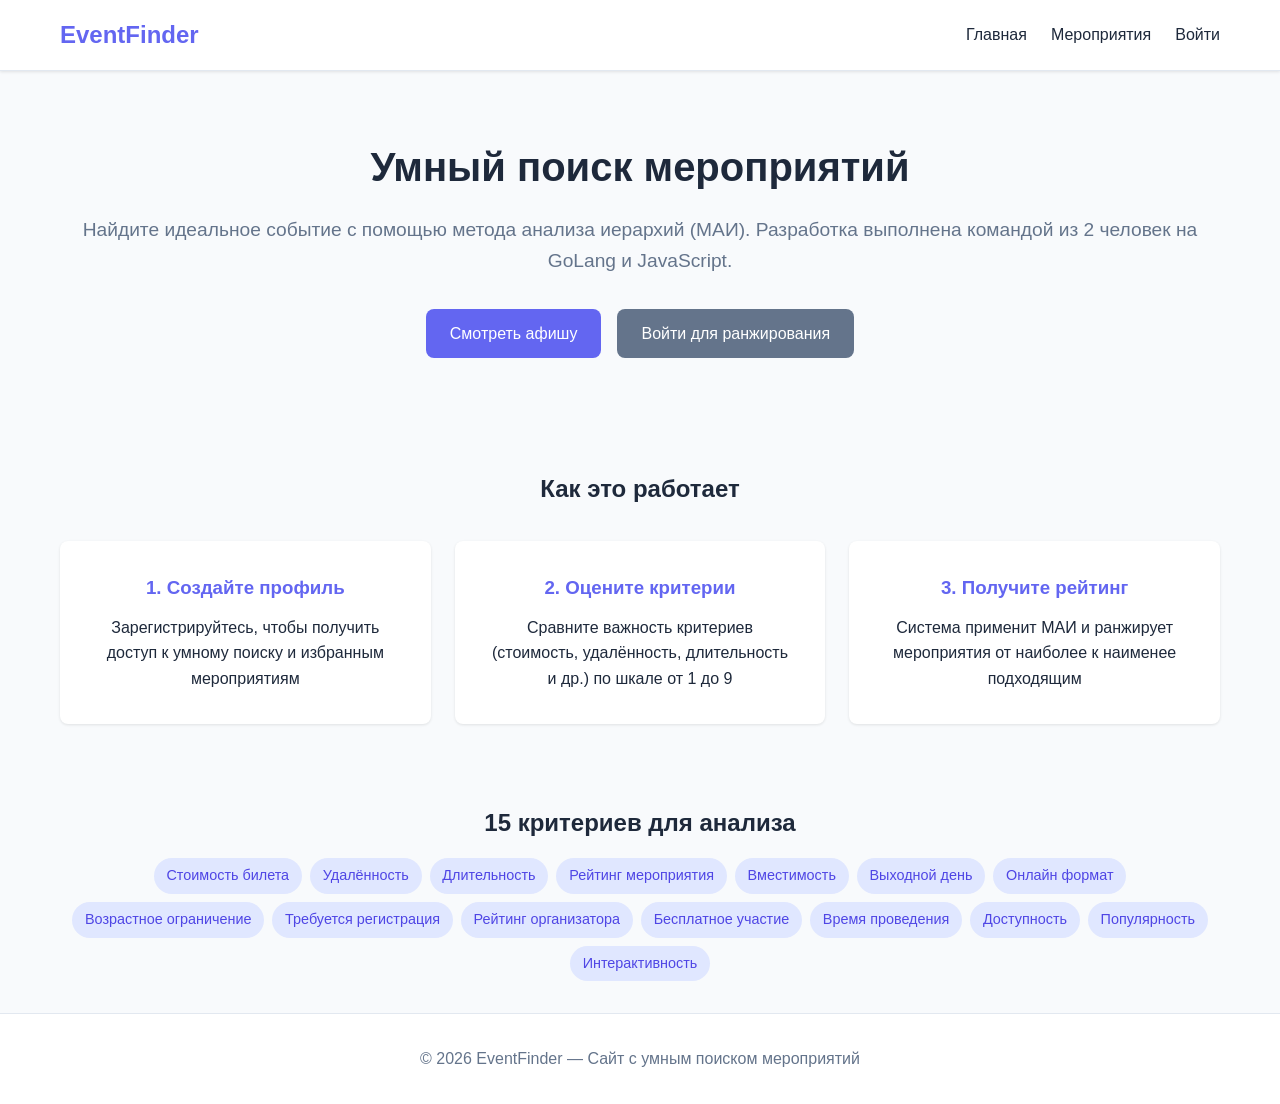
==== backend/static/index.html @ 3a586c44 "working app" ====
<!DOCTYPE html>
<html lang="ru">
<head>
    <meta charset="UTF-8">
    <meta name="viewport" content="width=device-width, initial-scale=1.0">
    <title>Афиша мероприятий — Умный поиск</title>
    <link rel="stylesheet" href="css/style.css">
</head>
<body>
    <!-- Навигация -->
    <nav class="navbar">
        <div class="container">
            <a href="/" class="logo">EventFinder</a>
            <ul class="nav-links">
                <li><a href="index.html">Главная</a></li>
                <li><a href="events.html">Мероприятия</a></li>
                <li id="nav-create" style="display:none;"><a href="create-event.html">Создать</a></li>
                <li id="nav-ranking" style="display:none;"><a href="ranking.html">Ранжирование</a></li>
                <li id="nav-favorites" style="display:none;"><a href="favorites.html">Избранное</a></li>
                <li id="nav-profile" style="display:none;"><a href="profile.html">Профиль</a></li>
                <li id="nav-login"><a href="login.html">Войти</a></li>
                <li id="nav-logout" style="display:none;"><a href="#" onclick="logout()">Выйти</a></li>
            </ul>
        </div>
    </nav>

    <!-- Основной контент -->
    <main class="container">
        <section class="hero">
            <h1>Умный поиск мероприятий</h1>
            <p>Найдите идеальное событие с помощью метода анализа иерархий (МАИ). Разработка выполнена командой из 2 человек на GoLang и JavaScript.</p>
            <div class="hero-actions">
                <a href="events.html" class="btn btn-primary">Смотреть афишу</a>
                <a href="login.html" class="btn btn-secondary">Войти для ранжирования</a>
            </div>
        </section>

        <section class="features">
            <h2>Как это работает</h2>
            <div class="features-grid">
                <div class="feature-card">
                    <h3>1. Создайте профиль</h3>
                    <p>Зарегистрируйтесь, чтобы получить доступ к умному поиску и избранным мероприятиям</p>
                </div>
                <div class="feature-card">
                    <h3>2. Оцените критерии</h3>
                    <p>Сравните важность критериев (стоимость, удалённость, длительность и др.) по шкале от 1 до 9</p>
                </div>
                <div class="feature-card">
                    <h3>3. Получите рейтинг</h3>
                    <p>Система применит МАИ и ранжирует мероприятия от наиболее к наименее подходящим</p>
                </div>
            </div>
        </section>

        <section class="criteria-info">
            <h2>15 критериев для анализа</h2>
            <div class="criteria-list">
                <span class="criteria-tag">Стоимость билета</span>
                <span class="criteria-tag">Удалённость</span>
                <span class="criteria-tag">Длительность</span>
                <span class="criteria-tag">Рейтинг мероприятия</span>
                <span class="criteria-tag">Вместимость</span>
                <span class="criteria-tag">Выходной день</span>
                <span class="criteria-tag">Онлайн формат</span>
                <span class="criteria-tag">Возрастное ограничение</span>
                <span class="criteria-tag">Требуется регистрация</span>
                <span class="criteria-tag">Рейтинг организатора</span>
                <span class="criteria-tag">Бесплатное участие</span>
                <span class="criteria-tag">Время проведения</span>
                <span class="criteria-tag">Доступность</span>
                <span class="criteria-tag">Популярность</span>
                <span class="criteria-tag">Интерактивность</span>
            </div>
        </section>
    </main>

    <footer>
        <div class="container">
            <p>&copy; 2026 EventFinder — Сайт с умным поиском мероприятий</p>
        </div>
    </footer>

    <script src="js/api.js"></script>
    <script src="js/auth.js"></script>
    <script src="js/main.js"></script>
</body>
</html>
---- backend/static/css/style.css ----
/* ===== Сброс и базовые стили ===== */
* {
    margin: 0;
    padding: 0;
    box-sizing: border-box;
}

:root {
    --primary: #6366f1;
    --primary-dark: #4f46e5;
    --secondary: #64748b;
    --success: #22c55e;
    --error: #ef4444;
    --bg: #f8fafc;
    --card-bg: #ffffff;
    --text: #1e293b;
    --text-light: #64748b;
    --border: #e2e8f0;
    --shadow: 0 1px 3px rgba(0, 0, 0, 0.1);
    --shadow-lg: 0 10px 15px -3px rgba(0, 0, 0, 0.1);
    --radius: 8px;
}

body {
    font-family: -apple-system, BlinkMacSystemFont, 'Segoe UI', Roboto, Oxygen, Ubuntu, sans-serif;
    background-color: var(--bg);
    color: var(--text);
    line-height: 1.6;
    min-height: 100vh;
    display: flex;
    flex-direction: column;
}

.container {
    max-width: 1200px;
    margin: 0 auto;
    padding: 0 20px;
}

/* ===== Навигация ===== */
.navbar {
    background: var(--card-bg);
    border-bottom: 1px solid var(--border);
    padding: 1rem 0;
    box-shadow: var(--shadow);
}

.navbar .container {
    display: flex;
    justify-content: space-between;
    align-items: center;
}

.logo {
    font-size: 1.5rem;
    font-weight: bold;
    color: var(--primary);
    text-decoration: none;
}

.nav-links {
    display: flex;
    list-style: none;
    gap: 1.5rem;
}

.nav-links a {
    color: var(--text);
    text-decoration: none;
    font-weight: 500;
    transition: color 0.2s;
}

.nav-links a:hover,
.nav-links a.active {
    color: var(--primary);
}

/* ===== Кнопки ===== */
.btn {
    display: inline-block;
    padding: 0.75rem 1.5rem;
    border: none;
    border-radius: var(--radius);
    font-size: 1rem;
    font-weight: 500;
    cursor: pointer;
    text-decoration: none;
    transition: all 0.2s;
}

.btn-primary {
    background: var(--primary);
    color: white;
}

.btn-primary:hover {
    background: var(--primary-dark);
}

.btn-secondary {
    background: var(--secondary);
    color: white;
}

.btn-secondary:hover {
    background: #475569;
}

.btn-text {
    background: transparent;
    color: var(--text-light);
}

.btn-block {
    display: block;
    width: 100%;
    text-align: center;
}

/* ===== Hero секция ===== */
.hero {
    text-align: center;
    padding: 4rem 0;
}

.hero h1 {
    font-size: 2.5rem;
    margin-bottom: 1rem;
    color: var(--text);
}

.hero p {
    font-size: 1.2rem;
    color: var(--text-light);
    margin-bottom: 2rem;
}

.hero-actions {
    display: flex;
    gap: 1rem;
    justify-content: center;
    flex-wrap: wrap;
}

/* ===== Features ===== */
.features {
    padding: 3rem 0;
}

.features h2 {
    text-align: center;
    margin-bottom: 2rem;
}

.features-grid {
    display: grid;
    grid-template-columns: repeat(auto-fit, minmax(280px, 1fr));
    gap: 1.5rem;
}

.feature-card {
    background: var(--card-bg);
    padding: 2rem;
    border-radius: var(--radius);
    box-shadow: var(--shadow);
    text-align: center;
}

.feature-card h3 {
    margin-bottom: 0.75rem;
    color: var(--primary);
}

/* ===== Критерии теги ===== */
.criteria-info {
    padding: 2rem 0;
    text-align: center;
}

.criteria-list {
    display: flex;
    flex-wrap: wrap;
    gap: 0.5rem;
    justify-content: center;
    margin-top: 1rem;
}

.criteria-tag {
    background: #e0e7ff;
    color: var(--primary-dark);
    padding: 0.4rem 0.8rem;
    border-radius: 20px;
    font-size: 0.9rem;
}

/* ===== Формы ===== */
.auth-form {
    max-width: 400px;
    margin: 3rem auto;
    background: var(--card-bg);
    padding: 2rem;
    border-radius: var(--radius);
    box-shadow: var(--shadow-lg);
}

.auth-form h1 {
    text-align: center;
    margin-bottom: 1.5rem;
}

.form-group {
    margin-bottom: 1rem;
}

.form-group label {
    display: block;
    margin-bottom: 0.5rem;
    font-weight: 500;
    color: var(--text);
}

.form-group input,
.form-group select,
.form-group textarea {
    width: 100%;
    padding: 0.75rem;
    border: 1px solid var(--border);
    border-radius: var(--radius);
    font-size: 1rem;
}

.form-group input:focus,
.form-group select:focus,
.form-group textarea:focus {
    outline: none;
    border-color: var(--primary);
    box-shadow: 0 0 0 3px rgba(99, 102, 241, 0.1);
}

.form-row {
    display: grid;
    grid-template-columns: repeat(auto-fit, minmax(200px, 1fr));
    gap: 1rem;
}

.checkbox-group {
    display: flex;
    flex-wrap: wrap;
    gap: 1rem;
    margin-top: 1rem;
}

.checkbox-label {
    display: flex;
    align-items: center;
    gap: 0.5rem;
    cursor: pointer;
}

.auth-link {
    text-align: center;
    margin-top: 1rem;
    color: var(--text-light);
}

.auth-link a {
    color: var(--primary);
    text-decoration: none;
}

.auth-link a:hover {
    text-decoration: underline;
}

/* ===== Сообщения ===== */
.error-message {
    color: var(--error);
    background: #fef2f2;
    padding: 0.75rem;
    border-radius: var(--radius);
    margin-bottom: 1rem;
    display: none;
}

.error-message:not(:empty) {
    display: block;
}

.success-message {
    color: var(--success);
    background: #f0fdf4;
    padding: 0.75rem;
    border-radius: var(--radius);
    margin-bottom: 1rem;
    display: none;
}

.success-message:not(:empty) {
    display: block;
}

/* ===== Карточки мероприятий ===== */
.events-grid {
    display: grid;
    grid-template-columns: repeat(auto-fill, minmax(320px, 1fr));
    gap: 1.5rem;
    margin: 2rem 0;
}

.event-card {
    background: var(--card-bg);
    border-radius: var(--radius);
    padding: 1.5rem;
    box-shadow: var(--shadow);
    transition: box-shadow 0.2s;
}

.event-card:hover {
    box-shadow: var(--shadow-lg);
}

.event-card h3 {
    margin-bottom: 0.5rem;
    color: var(--text);
}

.event-card .event-meta {
    color: var(--text-light);
    font-size: 0.9rem;
    margin-bottom: 0.75rem;
}

.event-card .event-description {
    color: var(--text-light);
    margin-bottom: 1rem;
    line-height: 1.5;
}

.event-card .event-criteria {
    display: flex;
    flex-wrap: wrap;
    gap: 0.4rem;
    margin-bottom: 1rem;
}

.event-card .event-actions {
    display: flex;
    gap: 0.5rem;
}

.btn-small {
    padding: 0.4rem 0.8rem;
    font-size: 0.9rem;
}

/* ===== Ранг ===== */
.ranked-item {
    background: var(--card-bg);
    border-radius: var(--radius);
    padding: 1.5rem;
    margin-bottom: 1rem;
    box-shadow: var(--shadow);
    display: flex;
    gap: 1.5rem;
    align-items: flex-start;
}

.ranked-item .rank-badge {
    background: var(--primary);
    color: white;
    width: 40px;
    height: 40px;
    border-radius: 50%;
    display: flex;
    align-items: center;
    justify-content: center;
    font-weight: bold;
    font-size: 1.2rem;
    flex-shrink: 0;
}

.ranked-item:nth-child(1) .rank-badge {
    background: #fbbf24;
}

.ranked-item:nth-child(2) .rank-badge {
    background: #94a3b8;
}

.ranked-item:nth-child(3) .rank-badge {
    background: #b45309;
}

.ranked-item .rank-content {
    flex: 1;
}

.ranked-item .rank-score {
    color: var(--primary);
    font-weight: bold;
}

/* ===== Матрица ===== */
.matrix-container {
    overflow-x: auto;
    margin: 1.5rem 0;
}

.matrix-table {
    width: 100%;
    border-collapse: collapse;
    min-width: 800px;
}

.matrix-table th,
.matrix-table td {
    padding: 0.5rem;
    border: 1px solid var(--border);
    text-align: center;
}

.matrix-table th {
    background: var(--primary);
    color: white;
    font-size: 0.8rem;
}

.matrix-table input {
    width: 60px;
    padding: 0.4rem;
    border: 1px solid var(--border);
    border-radius: 4px;
    text-align: center;
}

.matrix-actions {
    display: flex;
    gap: 1rem;
    margin: 1rem 0;
}

/* ===== Веса ===== */
.weights-list {
    display: grid;
    grid-template-columns: repeat(auto-fill, minmax(250px, 1fr));
    gap: 0.75rem;
    margin: 1rem 0;
}

.weight-item {
    display: flex;
    justify-content: space-between;
    align-items: center;
    padding: 0.75rem;
    background: var(--card-bg);
    border-radius: var(--radius);
    box-shadow: var(--shadow);
}

.weight-item .weight-bar {
    height: 8px;
    background: var(--primary);
    border-radius: 4px;
    transition: width 0.3s;
}

/* ===== Фильтры ===== */
.filters {
    display: flex;
    flex-wrap: wrap;
    gap: 1rem;
    align-items: flex-end;
    padding: 1.5rem;
    background: var(--card-bg);
    border-radius: var(--radius);
    box-shadow: var(--shadow);
    margin: 2rem 0;
}

.filter-group {
    display: flex;
    flex-direction: column;
    gap: 0.3rem;
}

.filter-group label {
    font-size: 0.9rem;
    color: var(--text-light);
}

.filter-group input,
.filter-group select {
    padding: 0.5rem;
    border: 1px solid var(--border);
    border-radius: var(--radius);
}

/* ===== Профиль ===== */
.profile-card {
    background: var(--card-bg);
    border-radius: var(--radius);
    padding: 2rem;
    box-shadow: var(--shadow-lg);
    margin: 2rem 0;
}

.profile-header {
    display: flex;
    align-items: center;
    gap: 1.5rem;
    margin-bottom: 2rem;
}

.profile-avatar {
    width: 80px;
    height: 80px;
    background: var(--primary);
    border-radius: 50%;
    display: flex;
    align-items: center;
    justify-content: center;
    font-size: 2.5rem;
}

.profile-stats {
    display: grid;
    grid-template-columns: repeat(3, 1fr);
    gap: 1rem;
    text-align: center;
}

.stat-number {
    display: block;
    font-size: 2rem;
    font-weight: bold;
    color: var(--primary);
}

.stat-label {
    display: block;
    color: var(--text-light);
    font-size: 0.9rem;
}

/* ===== Состояния ===== */
.loading {
    text-align: center;
    padding: 2rem;
    color: var(--text-light);
}

.empty-state {
    text-align: center;
    padding: 3rem;
}

.empty-state p {
    margin-bottom: 1rem;
    color: var(--text-light);
}

.info-box {
    background: #eff6ff;
    border: 1px solid #bfdbfe;
    border-radius: var(--radius);
    padding: 1.5rem;
    margin: 1.5rem 0;
}

.info-box h3 {
    color: #1e40af;
    margin-bottom: 0.75rem;
}

.info-box ul {
    margin-left: 1.5rem;
}

.info-box li {
    margin-bottom: 0.3rem;
}

/* ===== Форма мероприятий ===== */
.event-form fieldset {
    border: 1px solid var(--border);
    border-radius: var(--radius);
    padding: 1.5rem;
    margin-bottom: 1.5rem;
}

.event-form legend {
    font-weight: bold;
    color: var(--primary);
    padding: 0 0.5rem;
}

/* ===== Footer ===== */
footer {
    margin-top: auto;
    padding: 2rem 0;
    background: var(--card-bg);
    border-top: 1px solid var(--border);
    text-align: center;
    color: var(--text-light);
}

/* ===== Адаптивность ===== */
@media (max-width: 768px) {
    .navbar .container {
        flex-direction: column;
        gap: 1rem;
    }

    .nav-links {
        flex-wrap: wrap;
        justify-content: center;
    }

    .hero h1 {
        font-size: 1.8rem;
    }

    .features-grid {
        grid-template-columns: 1fr;
    }

    .events-grid {
        grid-template-columns: 1fr;
    }

    .profile-stats {
        grid-template-columns: 1fr;
    }

    .filters {
        flex-direction: column;
    }
}
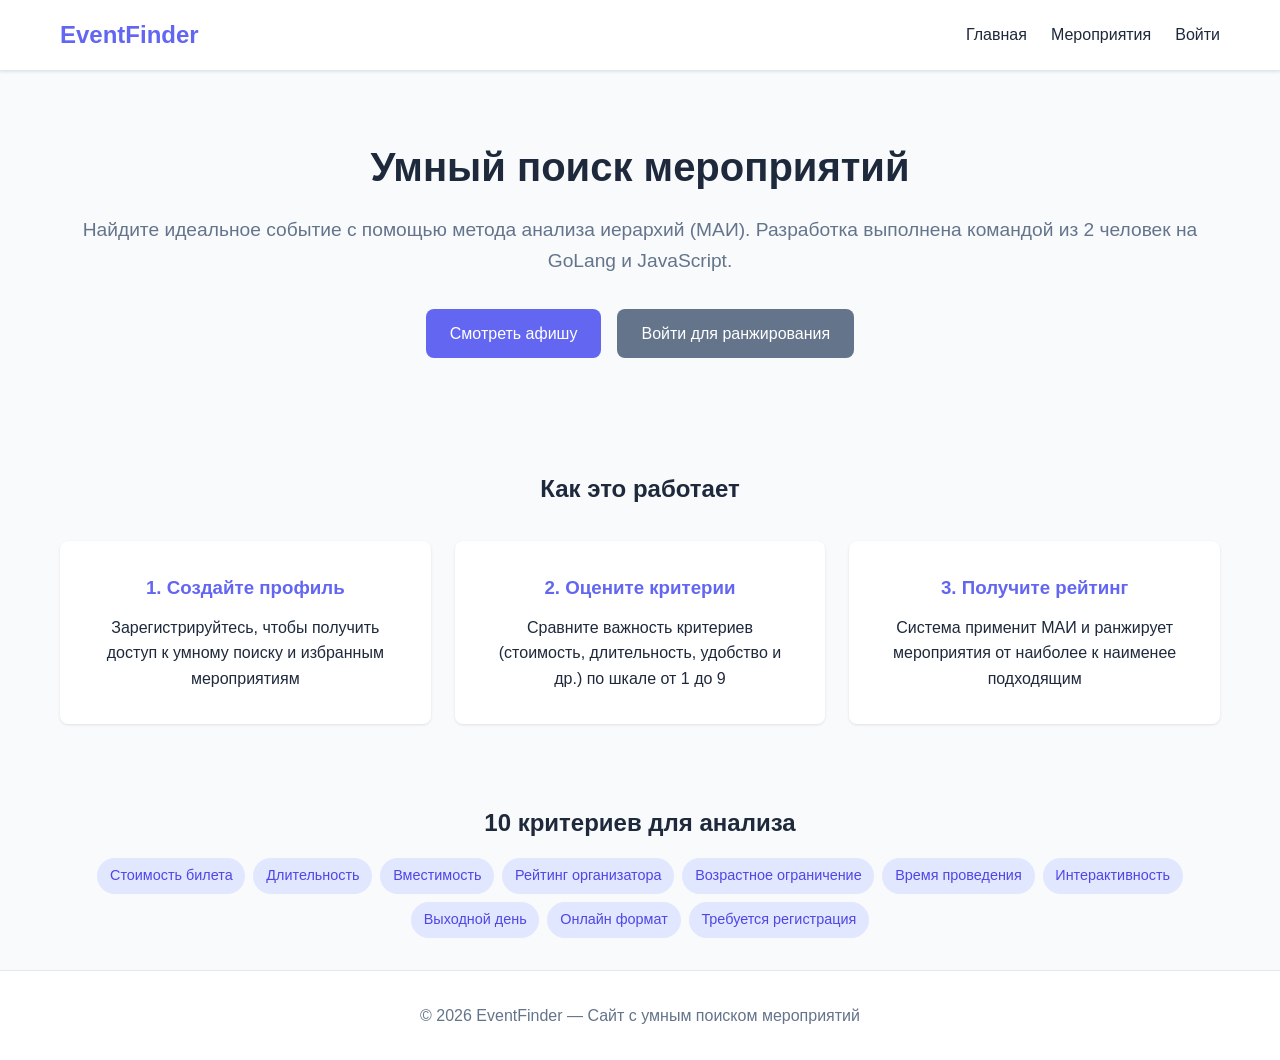
==== commit db824f06: "финальные правки" ====
--- a/backend/static/index.html
+++ b/backend/static/index.html
@@ -44,7 +44,7 @@
                 </div>
                 <div class="feature-card">
                     <h3>2. Оцените критерии</h3>
-                    <p>Сравните важность критериев (стоимость, удалённость, длительность и др.) по шкале от 1 до 9</p>
+                    <p>Сравните важность критериев (стоимость, длительность, удобство и др.) по шкале от 1 до 9</p>
                 </div>
                 <div class="feature-card">
                     <h3>3. Получите рейтинг</h3>
@@ -54,23 +54,18 @@
         </section>
 
         <section class="criteria-info">
-            <h2>15 критериев для анализа</h2>
+            <h2>10 критериев для анализа</h2>
             <div class="criteria-list">
                 <span class="criteria-tag">Стоимость билета</span>
-                <span class="criteria-tag">Удалённость</span>
                 <span class="criteria-tag">Длительность</span>
-                <span class="criteria-tag">Рейтинг мероприятия</span>
                 <span class="criteria-tag">Вместимость</span>
+                <span class="criteria-tag">Рейтинг организатора</span>
+                <span class="criteria-tag">Возрастное ограничение</span>
+                <span class="criteria-tag">Время проведения</span>
+                <span class="criteria-tag">Интерактивность</span>
                 <span class="criteria-tag">Выходной день</span>
                 <span class="criteria-tag">Онлайн формат</span>
-                <span class="criteria-tag">Возрастное ограничение</span>
                 <span class="criteria-tag">Требуется регистрация</span>
-                <span class="criteria-tag">Рейтинг организатора</span>
-                <span class="criteria-tag">Бесплатное участие</span>
-                <span class="criteria-tag">Время проведения</span>
-                <span class="criteria-tag">Доступность</span>
-                <span class="criteria-tag">Популярность</span>
-                <span class="criteria-tag">Интерактивность</span>
             </div>
         </section>
     </main>
--- a/backend/static/css/style.css
+++ b/backend/static/css/style.css
@@ -240,8 +240,20 @@
 
 .form-row {
     display: grid;
-    grid-template-columns: repeat(auto-fit, minmax(200px, 1fr));
+    grid-template-columns: repeat(2, minmax(200px, 1fr));
     gap: 1rem;
+}
+
+.form-row.full-width {
+    grid-template-columns: 1fr;
+}
+
+.form-group.placeholder {
+    visibility: hidden;
+    min-height: 0;
+    margin: 0;
+    padding: 0;
+    border: none;
 }
 
 .checkbox-group {
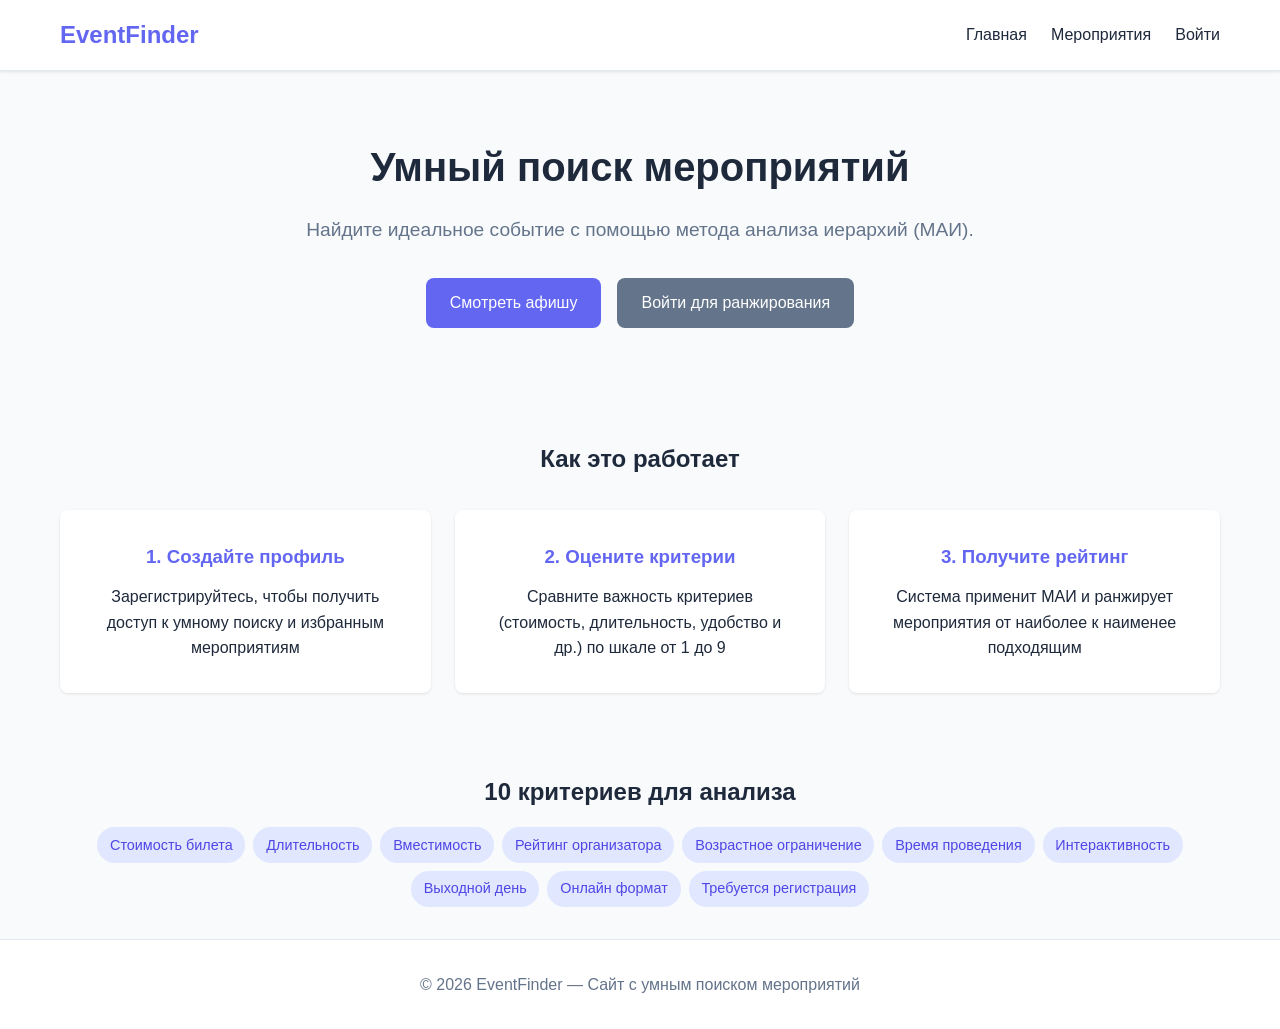
==== commit ec2573d4: "little changes" ====
--- a/backend/static/index.html
+++ b/backend/static/index.html
@@ -28,7 +28,7 @@
     <main class="container">
         <section class="hero">
             <h1>Умный поиск мероприятий</h1>
-            <p>Найдите идеальное событие с помощью метода анализа иерархий (МАИ). Разработка выполнена командой из 2 человек на GoLang и JavaScript.</p>
+            <p>Найдите идеальное событие с помощью метода анализа иерархий (МАИ).</p>
             <div class="hero-actions">
                 <a href="events.html" class="btn btn-primary">Смотреть афишу</a>
                 <a href="login.html" class="btn btn-secondary">Войти для ранжирования</a>
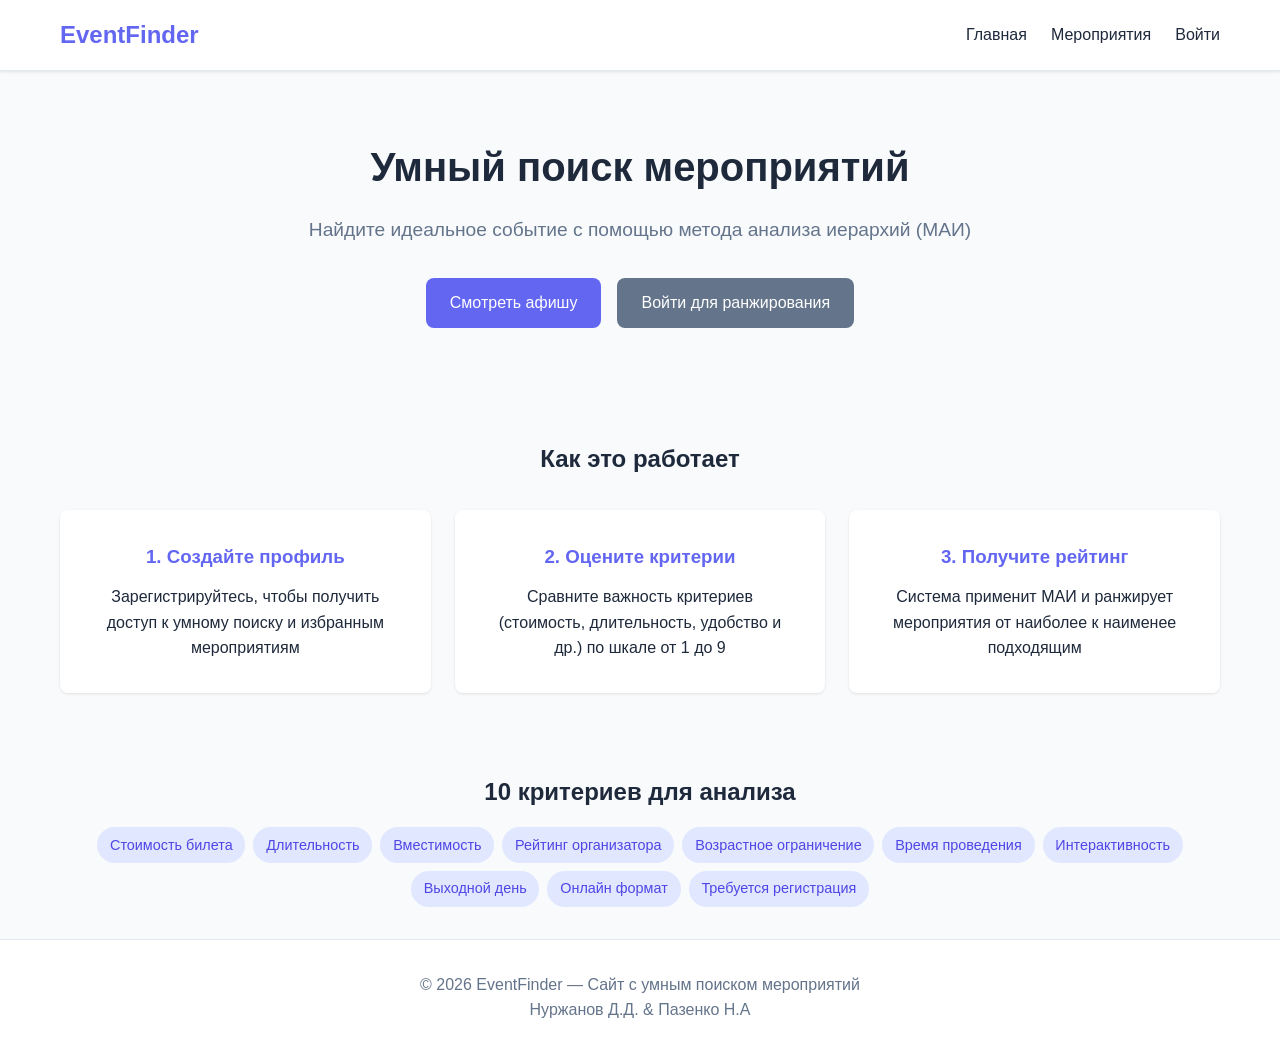
==== commit c163c76c: "точно финальные изменения" ====
--- a/backend/static/index.html
+++ b/backend/static/index.html
@@ -28,7 +28,7 @@
     <main class="container">
         <section class="hero">
             <h1>Умный поиск мероприятий</h1>
-            <p>Найдите идеальное событие с помощью метода анализа иерархий (МАИ).</p>
+            <p>Найдите идеальное событие с помощью метода анализа иерархий (МАИ)</p>
             <div class="hero-actions">
                 <a href="events.html" class="btn btn-primary">Смотреть афишу</a>
                 <a href="login.html" class="btn btn-secondary">Войти для ранжирования</a>
@@ -73,6 +73,7 @@
     <footer>
         <div class="container">
             <p>&copy; 2026 EventFinder — Сайт с умным поиском мероприятий</p>
+            <p>Нуржанов Д.Д. & Пазенко Н.А</p>
         </div>
     </footer>
 
